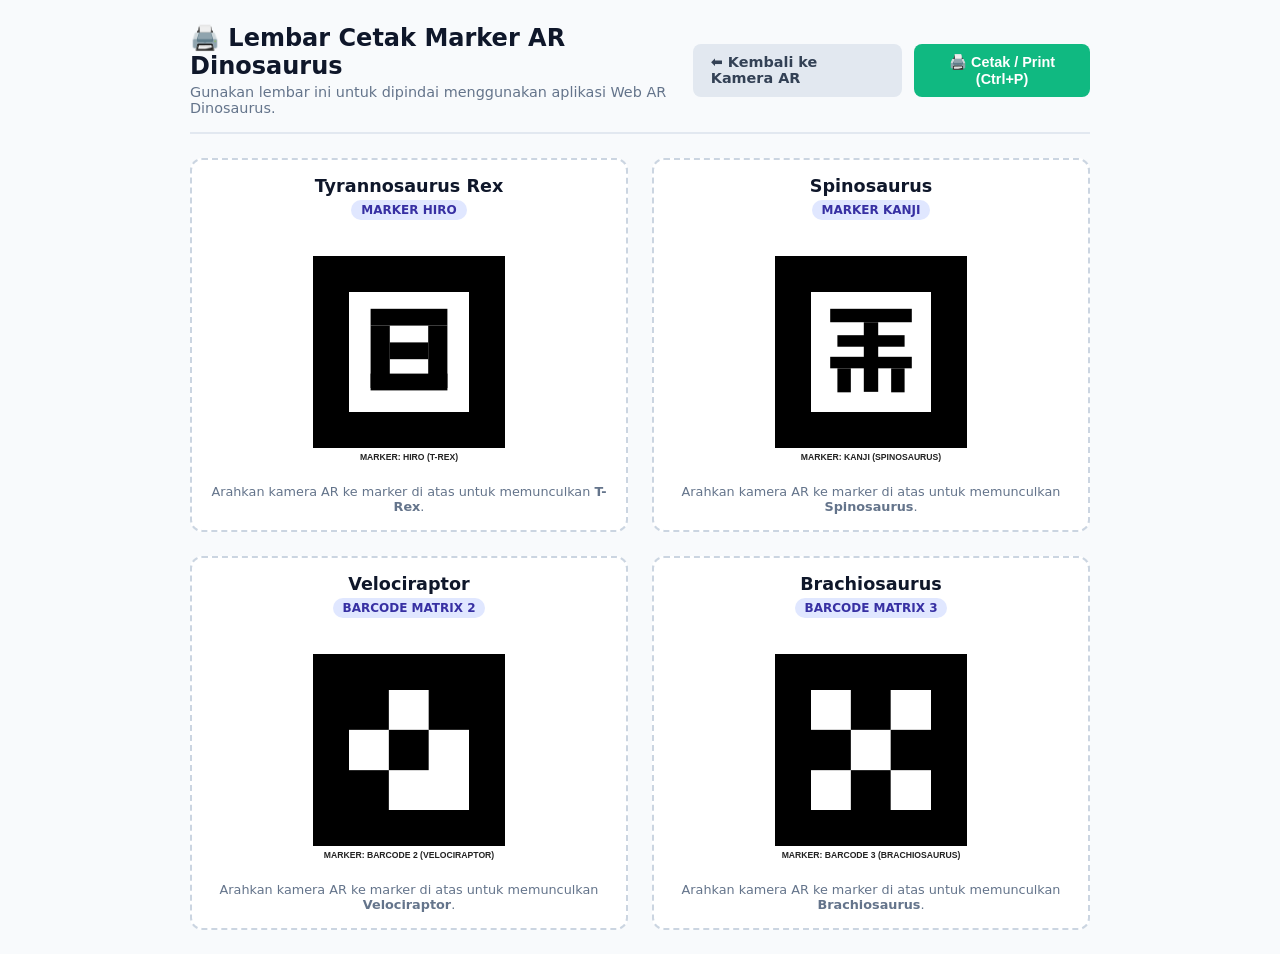
==== print-markers.html @ 6e82f2f2 "Initial commit: Static Web AR Dinosaur Explorer" ====
<!DOCTYPE html>
<html lang="id">
<head>
  <meta charset="UTF-8" />
  <meta name="viewport" content="width=device-width, initial-scale=1.0" />
  <title>Cetak Marker AR Dinosaurus</title>
  <style>
    :root {
      --primary: #10b981;
      --text: #1e293b;
      --bg: #f8fafc;
    }
    *, *::before, *::after {
      box-sizing: border-box;
      margin: 0;
      padding: 0;
    }
    body {
      font-family: system-ui, -apple-system, sans-serif;
      background: var(--bg);
      color: var(--text);
      padding: 24px;
    }
    .container {
      max-width: 900px;
      margin: 0 auto;
    }
    header {
      display: flex;
      justify-content: space-between;
      align-items: center;
      margin-bottom: 24px;
      padding-bottom: 16px;
      border-bottom: 2px solid #e2e8f0;
    }
    h1 {
      font-size: 1.5rem;
      color: #0f172a;
    }
    p.subtitle {
      font-size: 0.9rem;
      color: #64748b;
      margin-top: 4px;
    }
    .header-actions {
      display: flex;
      gap: 12px;
    }
    .btn {
      display: inline-flex;
      align-items: center;
      gap: 8px;
      padding: 10px 18px;
      border-radius: 8px;
      font-weight: 600;
      font-size: 0.9rem;
      cursor: pointer;
      text-decoration: none;
      border: none;
      transition: all 0.2s;
    }
    .btn-primary {
      background: var(--primary);
      color: white;
    }
    .btn-primary:hover {
      background: #059669;
    }
    .btn-secondary {
      background: #e2e8f0;
      color: #334155;
    }
    .btn-secondary:hover {
      background: #cbd5e1;
    }
    .marker-grid {
      display: grid;
      grid-template-columns: repeat(2, 1fr);
      gap: 24px;
    }
    .marker-card {
      background: white;
      border: 2px dashed #cbd5e1;
      border-radius: 12px;
      padding: 16px;
      display: flex;
      flex-direction: column;
      align-items: center;
      page-break-inside: avoid;
    }
    .marker-card h2 {
      font-size: 1.1rem;
      margin-bottom: 4px;
      color: #0f172a;
    }
    .marker-tag {
      font-size: 0.75rem;
      font-weight: 700;
      text-transform: uppercase;
      background: #e0e7ff;
      color: #3730a3;
      padding: 3px 10px;
      border-radius: 9999px;
      margin-bottom: 12px;
    }
    .marker-img-wrap {
      width: 240px;
      height: 240px;
      display: flex;
      align-items: center;
      justify-content: center;
      margin-bottom: 12px;
    }
    .marker-img-wrap img {
      width: 100%;
      height: 100%;
      object-fit: contain;
    }
    .marker-card p {
      font-size: 0.8rem;
      color: #64748b;
      text-align: center;
    }

    /* Print styles */
    @media print {
      body {
        background: white;
        padding: 0;
      }
      .header-actions, .no-print {
        display: none !important;
      }
      header {
        border-bottom: none;
        margin-bottom: 10px;
      }
      .marker-grid {
        gap: 16px;
      }
      .marker-card {
        border: 1px dashed #94a3b8;
        padding: 12px;
      }
      .marker-img-wrap {
        width: 220px;
        height: 220px;
      }
    }
  </style>
</head>
<body>
  <div class="container">
    <header>
      <div>
        <h1>🖨️ Lembar Cetak Marker AR Dinosaurus</h1>
        <p class="subtitle">Gunakan lembar ini untuk dipindai menggunakan aplikasi Web AR Dinosaurus.</p>
      </div>
      <div class="header-actions">
        <a href="index.html" class="btn btn-secondary">⬅ Kembali ke Kamera AR</a>
        <button onclick="window.print()" class="btn btn-primary">🖨️ Cetak / Print (Ctrl+P)</button>
      </div>
    </header>

    <div class="marker-grid">
      <!-- Marker 1: T-Rex -->
      <div class="marker-card">
        <h2>Tyrannosaurus Rex</h2>
        <span class="marker-tag">Marker Hiro</span>
        <div class="marker-img-wrap">
          <img src="assets/qr/trex-hiro.svg" alt="Marker Hiro T-Rex" />
        </div>
        <p>Arahkan kamera AR ke marker di atas untuk memunculkan <strong>T-Rex</strong>.</p>
      </div>

      <!-- Marker 2: Spinosaurus -->
      <div class="marker-card">
        <h2>Spinosaurus</h2>
        <span class="marker-tag">Marker Kanji</span>
        <div class="marker-img-wrap">
          <img src="assets/qr/spino-kanji.svg" alt="Marker Kanji Spinosaurus" />
        </div>
        <p>Arahkan kamera AR ke marker di atas untuk memunculkan <strong>Spinosaurus</strong>.</p>
      </div>

      <!-- Marker 3: Velociraptor -->
      <div class="marker-card">
        <h2>Velociraptor</h2>
        <span class="marker-tag">Barcode Matrix 2</span>
        <div class="marker-img-wrap">
          <img src="assets/qr/velo-barcode2.svg" alt="Marker Barcode 2 Velociraptor" />
        </div>
        <p>Arahkan kamera AR ke marker di atas untuk memunculkan <strong>Velociraptor</strong>.</p>
      </div>

      <!-- Marker 4: Brachiosaurus -->
      <div class="marker-card">
        <h2>Brachiosaurus</h2>
        <span class="marker-tag">Barcode Matrix 3</span>
        <div class="marker-img-wrap">
          <img src="assets/qr/brachio-barcode3.svg" alt="Marker Barcode 3 Brachiosaurus" />
        </div>
        <p>Arahkan kamera AR ke marker di atas untuk memunculkan <strong>Brachiosaurus</strong>.</p>
      </div>
    </div>
  </div>
</body>
</html>
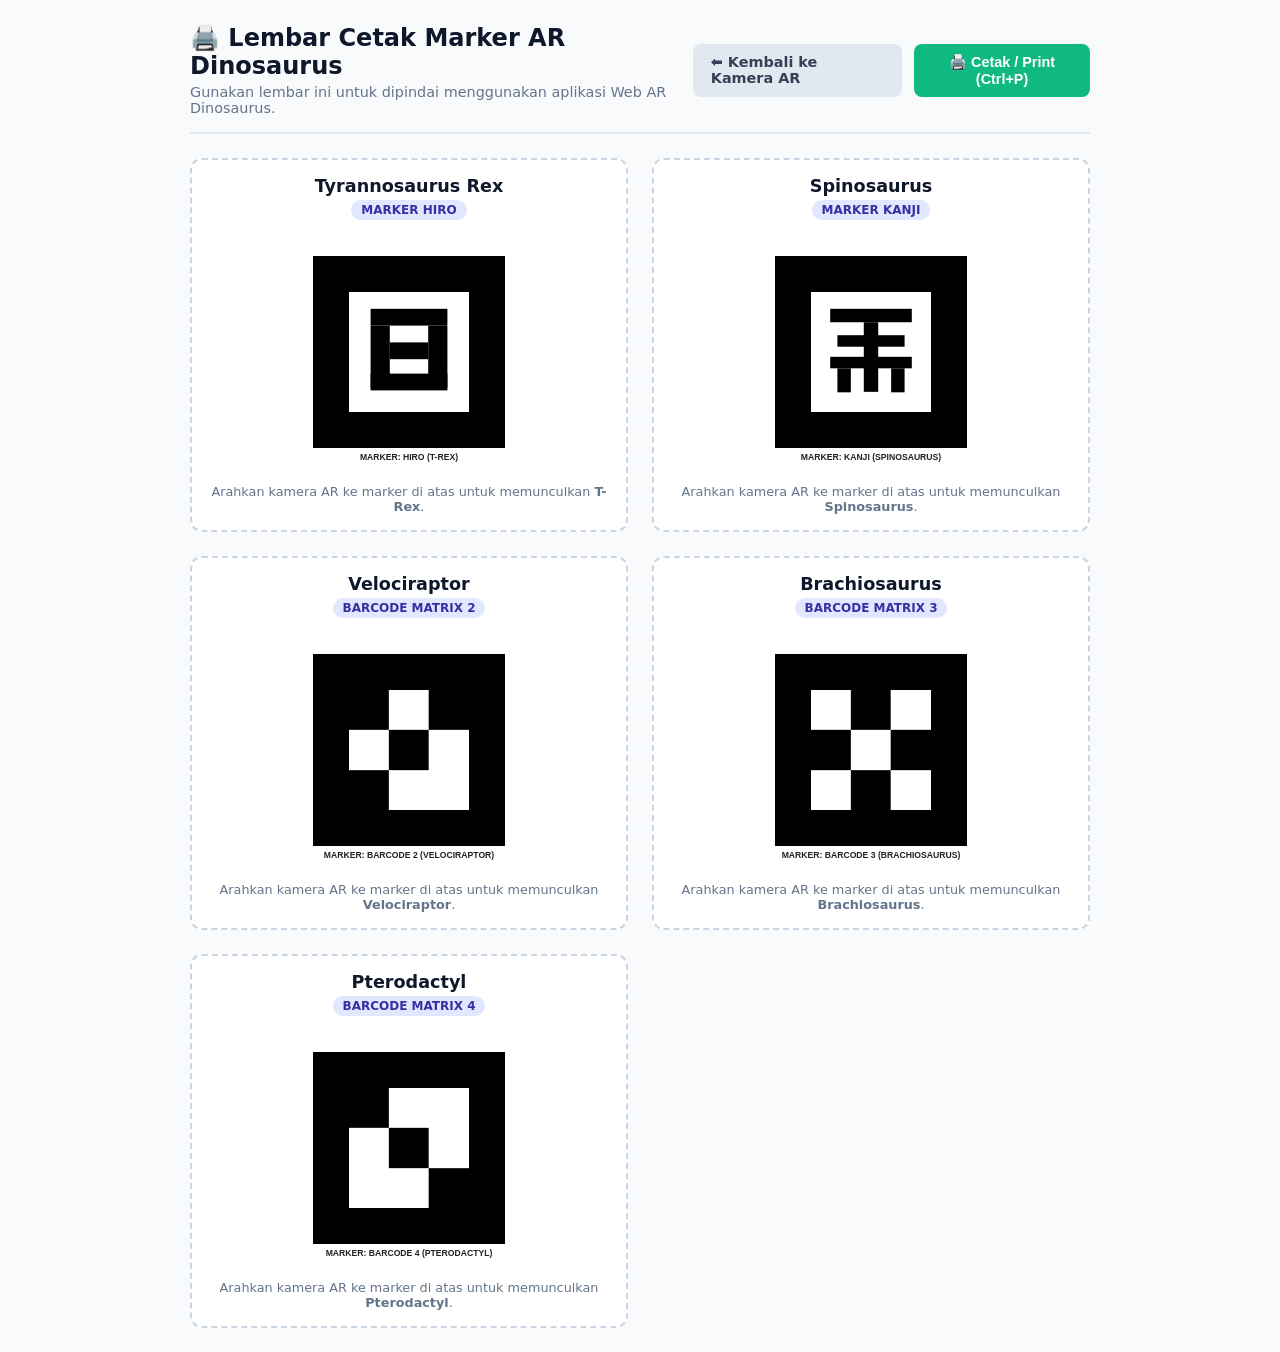
==== commit 5e4eb702: "Add Pterodactyl, link real audio files, optimize for GitHub Pages deployment" ====
--- a/print-markers.html
+++ b/print-markers.html
@@ -202,6 +202,16 @@
         </div>
         <p>Arahkan kamera AR ke marker di atas untuk memunculkan <strong>Brachiosaurus</strong>.</p>
       </div>
+
+      <!-- Marker 5: Pterodactyl -->
+      <div class="marker-card">
+        <h2>Pterodactyl</h2>
+        <span class="marker-tag">Barcode Matrix 4</span>
+        <div class="marker-img-wrap">
+          <img src="assets/qr/ptero-barcode4.svg" alt="Marker Barcode 4 Pterodactyl" />
+        </div>
+        <p>Arahkan kamera AR ke marker di atas untuk memunculkan <strong>Pterodactyl</strong>.</p>
+      </div>
     </div>
   </div>
 </body>
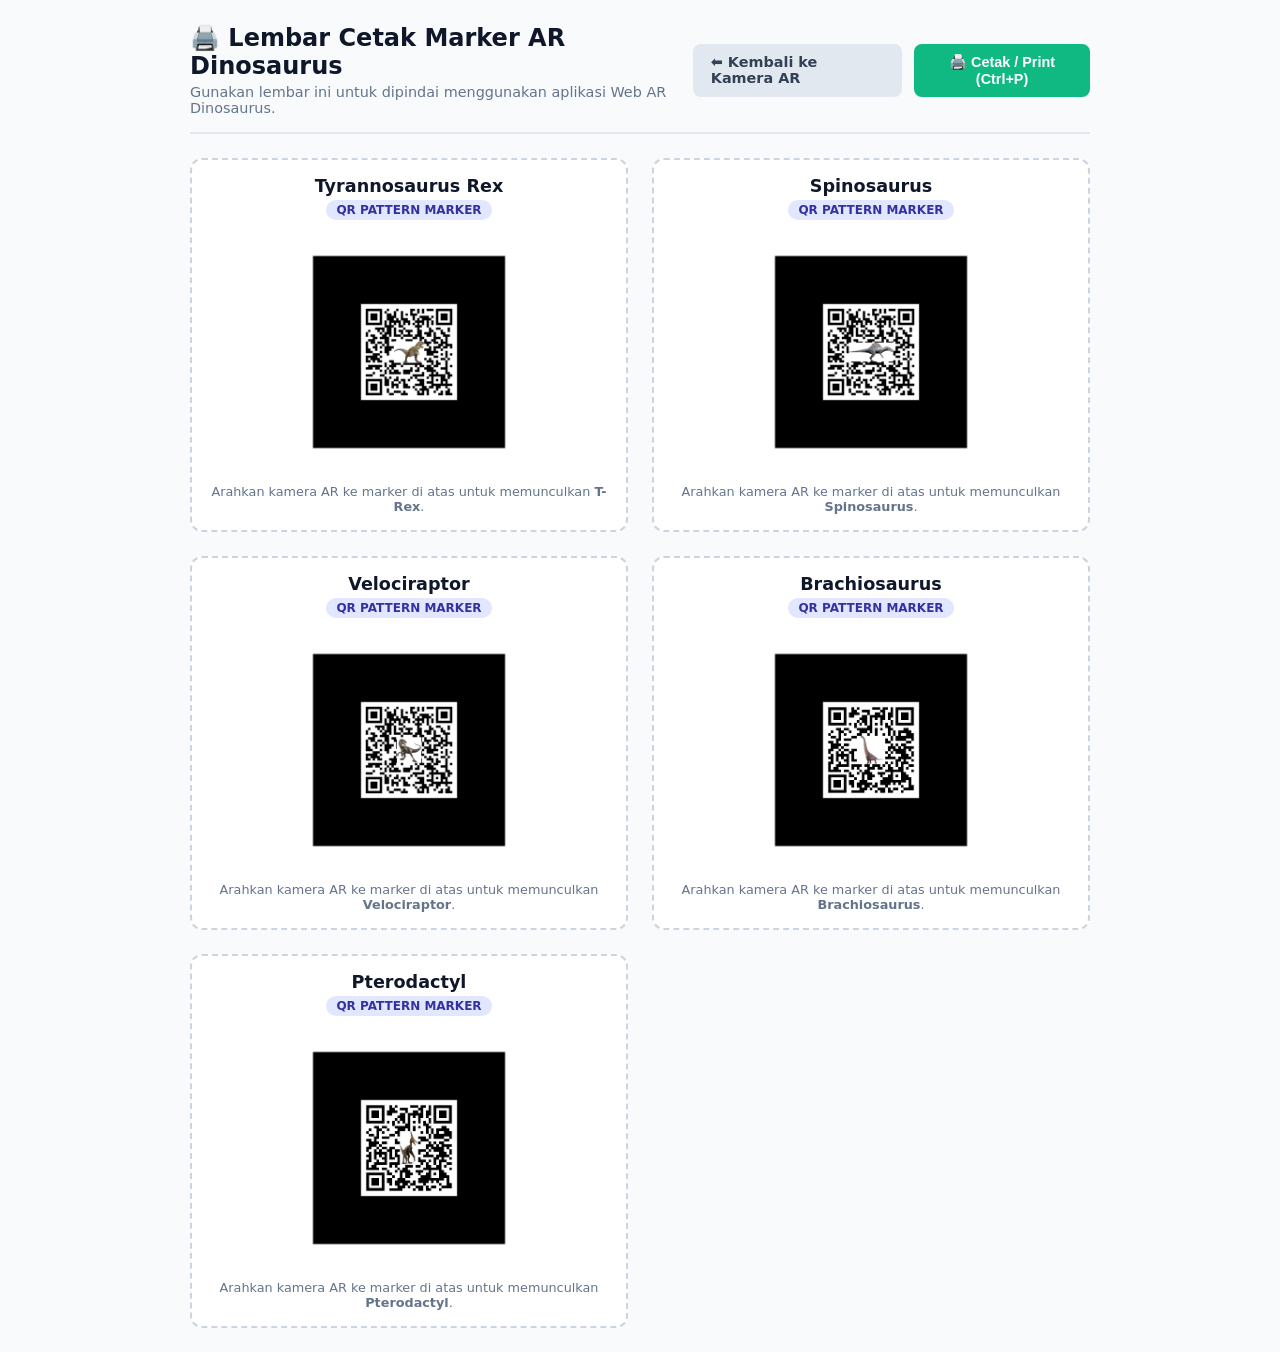
==== commit c9205ccb: "Fix camera crop/white screen issue, update all assets to custom pattern QR markers, update real dino" ====
--- a/print-markers.html
+++ b/print-markers.html
@@ -166,9 +166,9 @@
       <!-- Marker 1: T-Rex -->
       <div class="marker-card">
         <h2>Tyrannosaurus Rex</h2>
-        <span class="marker-tag">Marker Hiro</span>
-        <div class="marker-img-wrap">
-          <img src="assets/qr/trex-hiro.svg" alt="Marker Hiro T-Rex" />
+        <span class="marker-tag">QR Pattern Marker</span>
+        <div class="marker-img-wrap">
+          <img src="assets/qr/pattern-T-rex%20qr-code.png" alt="Marker T-Rex" />
         </div>
         <p>Arahkan kamera AR ke marker di atas untuk memunculkan <strong>T-Rex</strong>.</p>
       </div>
@@ -176,9 +176,9 @@
       <!-- Marker 2: Spinosaurus -->
       <div class="marker-card">
         <h2>Spinosaurus</h2>
-        <span class="marker-tag">Marker Kanji</span>
-        <div class="marker-img-wrap">
-          <img src="assets/qr/spino-kanji.svg" alt="Marker Kanji Spinosaurus" />
+        <span class="marker-tag">QR Pattern Marker</span>
+        <div class="marker-img-wrap">
+          <img src="assets/qr/pattern-Spinosaurus%20qr-code.png" alt="Marker Spinosaurus" />
         </div>
         <p>Arahkan kamera AR ke marker di atas untuk memunculkan <strong>Spinosaurus</strong>.</p>
       </div>
@@ -186,9 +186,9 @@
       <!-- Marker 3: Velociraptor -->
       <div class="marker-card">
         <h2>Velociraptor</h2>
-        <span class="marker-tag">Barcode Matrix 2</span>
-        <div class="marker-img-wrap">
-          <img src="assets/qr/velo-barcode2.svg" alt="Marker Barcode 2 Velociraptor" />
+        <span class="marker-tag">QR Pattern Marker</span>
+        <div class="marker-img-wrap">
+          <img src="assets/qr/pattern-velociraptor%20qr-code.png" alt="Marker Velociraptor" />
         </div>
         <p>Arahkan kamera AR ke marker di atas untuk memunculkan <strong>Velociraptor</strong>.</p>
       </div>
@@ -196,9 +196,9 @@
       <!-- Marker 4: Brachiosaurus -->
       <div class="marker-card">
         <h2>Brachiosaurus</h2>
-        <span class="marker-tag">Barcode Matrix 3</span>
-        <div class="marker-img-wrap">
-          <img src="assets/qr/brachio-barcode3.svg" alt="Marker Barcode 3 Brachiosaurus" />
+        <span class="marker-tag">QR Pattern Marker</span>
+        <div class="marker-img-wrap">
+          <img src="assets/qr/pattern-brachi%20qr-code.png" alt="Marker Brachiosaurus" />
         </div>
         <p>Arahkan kamera AR ke marker di atas untuk memunculkan <strong>Brachiosaurus</strong>.</p>
       </div>
@@ -206,9 +206,9 @@
       <!-- Marker 5: Pterodactyl -->
       <div class="marker-card">
         <h2>Pterodactyl</h2>
-        <span class="marker-tag">Barcode Matrix 4</span>
-        <div class="marker-img-wrap">
-          <img src="assets/qr/ptero-barcode4.svg" alt="Marker Barcode 4 Pterodactyl" />
+        <span class="marker-tag">QR Pattern Marker</span>
+        <div class="marker-img-wrap">
+          <img src="assets/qr/pattern-ptero%20qr-code.png" alt="Marker Pterodactyl" />
         </div>
         <p>Arahkan kamera AR ke marker di atas untuk memunculkan <strong>Pterodactyl</strong>.</p>
       </div>
